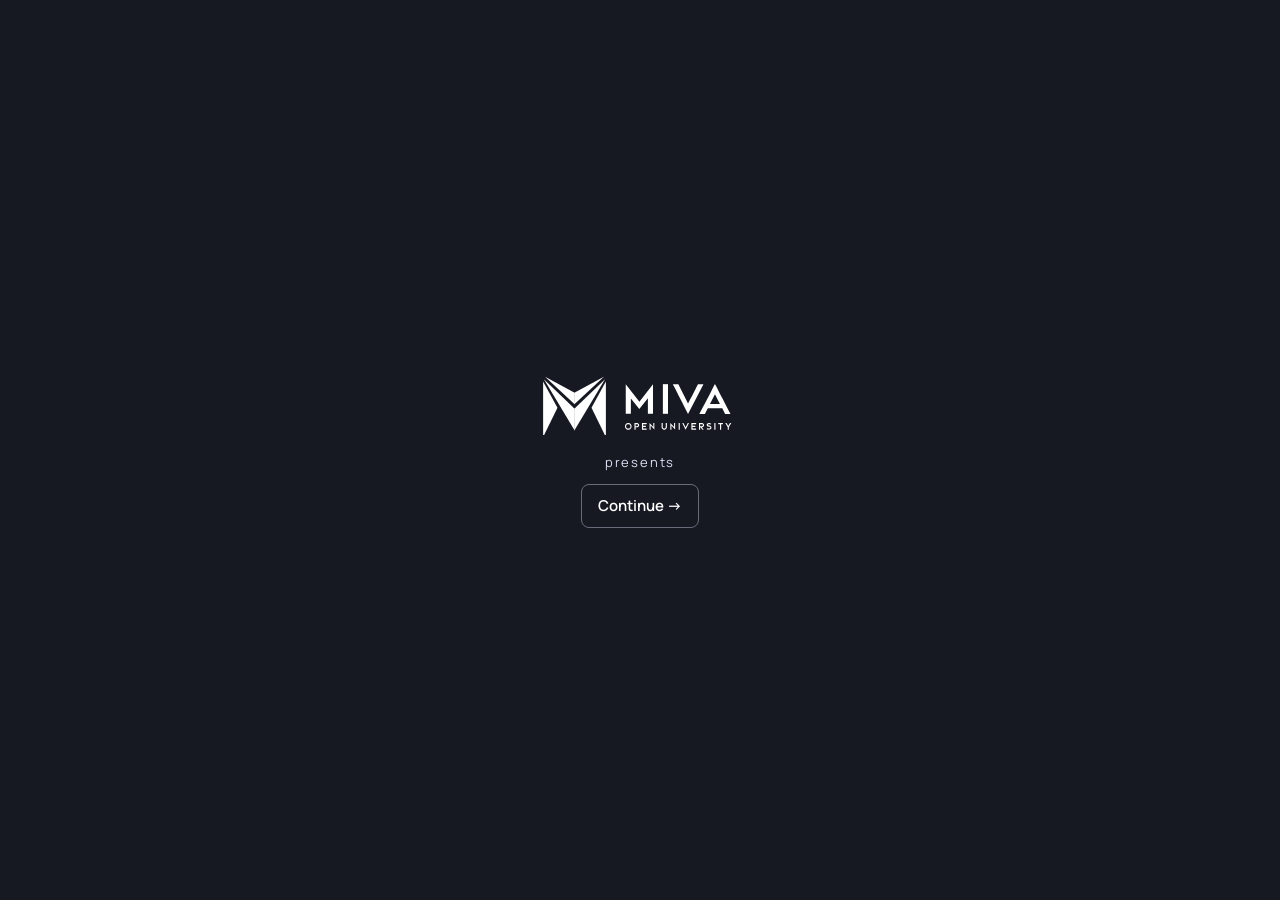
==== Smart-Ledger/app/index.html @ de054327 "BBM 1104 · The Smart Ledger System, completed build Interactive accounting simulation from the story" ====
<!doctype html><html lang="en-KE"><head><meta charset="utf-8"><meta name="viewport" content="width=device-width,initial-scale=1"><meta name="theme-color" content="#f5f6f9"><title>The Smart Ledger System</title><link rel="stylesheet" href="style.css"><link rel="preload" as="image" href="assets/zuri-shop.jpg" fetchpriority="low"></head><body><div id="app"></div><script defer src="content.js"></script><script defer src="engine.js"></script><script defer src="shared.js"></script><script defer src="audio-manifest.js"></script><script defer src="audio.js"></script>
<script defer src="pages/cover.js"></script>
<script defer src="pages/opening.js"></script>
<script defer src="pages/audit.js"></script>
<script defer src="pages/audit-action.js"></script>
<script defer src="pages/mapping.js"></script>
<script defer src="pages/trial-balance.js"></script>
<script defer src="pages/difference.js"></script>
<script defer src="pages/ledger-book.js"></script>
<script defer src="pages/evidence.js"></script>
<script defer src="pages/corrections.js"></script>
<script defer src="pages/test-console.js"></script>
<script defer src="pages/regression.js"></script>
<script defer src="pages/handover.js"></script>
<script defer src="pages/debrief.js"></script>
<script defer src="pages/debrief-recap.js"></script>
<script defer src="pages/complete.js"></script><script defer src="app.js"></script></body></html>
---- Smart-Ledger/app/style.css ----
@import url("assets/fonts/fonts.css");
:root{
 --ink:#191b22;--muted:#545b69;--paper:#fff;--fog:#f5f6f9;--line:#dce0e8;
 --indigo:#4655bb;--selected:#eceefe;--mint:#dff5e9;--amber:#fff0d9;
 color:var(--ink);background:var(--paper);font:15px/1.5 Manrope,Arial,sans-serif
}
*{box-sizing:border-box}body{margin:0}h1,h2,h3,p{margin:0 0 14px}h1,h2,h3,.brand{font-family:Afacad,Arial,sans-serif}h1,h2{line-height:1.06;letter-spacing:-.025em}h1{font-weight:600;font-size:clamp(32px,3.1vw,44px)}h2{font-weight:600;font-size:26px}button,input,select,textarea{font:inherit;color:inherit}button,summary,select,input{min-height:44px}button{border:1px solid var(--line);background:white;border-radius:8px;padding:9px 16px;font-weight:600;cursor:pointer;display:inline-flex;align-items:center;justify-content:center;gap:8px}button:hover:not(:disabled),summary:hover{background:var(--fog)}button.primary{background:var(--ink);color:white;border-color:var(--ink)}button.primary:hover:not(:disabled){background:#343641}.primary:disabled,button:disabled{background:#edeef2;border-color:#edeef2;color:#626672;cursor:default}button:focus-visible,summary:focus-visible,input:focus-visible,textarea:focus-visible,select:focus-visible{outline:3px solid var(--indigo);outline-offset:3px}
.icon,.brand svg{width:19px;height:19px;flex:none}.brand{display:inline-flex;align-items:center;gap:10px;font-size:24px;font-weight:700;white-space:nowrap;letter-spacing:-.04em}.brand svg{width:23px;height:25px}.layout{display:grid;grid-template-columns:196px minmax(0,1fr);min-height:100svh}aside{border-right:1px solid var(--line);background:#fafbfe;padding:20px 13px}aside .brand{padding-left:10px}.nav{list-style:none;margin:47px 0 0;padding:0}.nav li{display:flex;gap:12px;align-items:center;min-height:44px;padding:9px 12px;margin-bottom:5px;font-weight:500;color:var(--muted);border-radius:8px}.nav [aria-current=step]{background:var(--selected);color:var(--indigo);font-weight:650}.desk{min-width:0}.top,.heading,.subhead,.caseHead,.consoleFoot,.tools,.actions,.repair,.dialogHead{display:flex;align-items:center;gap:12px}.top,.heading,.subhead,.dialogHead,.consoleFoot{justify-content:space-between}.top{height:68px;border-bottom:1px solid var(--line);padding:0 clamp(18px,3.2vw,52px)}.top b{font-size:18px}.top .tools span,.subhead span,small,.lead{color:var(--muted)}.top .tools{gap:4px}.top .tools span{margin-right:14px;font-size:13px}.utility{width:44px;padding:8px;background:transparent;border:0}.work{margin:0 auto;width:min(100%,1300px);padding:clamp(26px,3.2vw,48px) clamp(20px,3.3vw,58px) 42px}.heading{margin-bottom:22px}.heading h1,.dialogHead h2,.subhead h2{margin:0}.heading>button{white-space:nowrap}.lead{font-size:16px;max-width:850px;margin-bottom:24px}.heading+.status:empty{display:none}.status:not(:empty){padding:9px 14px;background:#f1f2fa;border-left:3px solid #a1a8d9;margin:0 0 15px;font-size:14px;border-radius:4px}.status:focus,h1:focus{outline:none}
.split,.columns{display:grid;grid-template-columns:minmax(0,1.15fr) minmax(0,.85fr);gap:clamp(18px,3vw,52px);align-items:start}.split>*,.columns>*{min-width:0}.summary,.columns>.card:nth-child(2){background:var(--fog);padding:24px;border-radius:12px}.summary p{color:var(--muted)}.task{padding-top:18px;border-top:1px solid var(--line)}.task h2{margin:24px 0 0;font-size:32px}.sides,.tools,.actions,.pills{display:flex;align-items:center;gap:10px;flex-wrap:wrap}.sides button{min-width:110px}.subhead{margin:0 0 12px}.subhead span,small{font-size:13px}.register{border-top:1px solid var(--line)}.sampleRow{width:100%;display:grid;grid-template-columns:44px 1fr auto 14px;gap:8px;padding:14px 9px;text-align:left;min-height:56px;border:0;border-bottom:1px solid var(--line);border-radius:0;font-size:14px}.sampleRow b{font-weight:500}.sampleRow span:first-child{font-size:12px;color:var(--muted)}.sampleRow span:last-of-type,.amount,.metrics{font-variant-numeric:tabular-nums}.sampleRow.selected,.listing .current{background:var(--selected);border-radius:8px;color:var(--indigo)}.sampleRow small{color:var(--indigo)}.summary .amount{margin:8px 0 12px}.amount{font:600 clamp(28px,3vw,40px)/1.2 Afacad,Arial,sans-serif;margin:12px 0 20px;letter-spacing:-.02em}.actions{justify-content:flex-end;margin-top:18px}.summary>.primary{margin-top:12px}
.card{padding:0 0 16px;margin:0 0 18px}.card h2{margin-bottom:14px}.tablewrap{max-width:100%;overflow-x:auto;margin:14px 0}.tablewrap table{width:100%;border-collapse:collapse;text-align:left;font-variant-numeric:tabular-nums}.tablewrap th,.tablewrap td{padding:10px 8px;border-bottom:1px solid var(--line);vertical-align:middle;font-size:14px}.tablewrap thead th{font-size:12px;color:var(--muted);font-weight:600}.tablewrap tbody th{font-weight:500}.summary .tablewrap{margin-bottom:0}[data-page=sort] .summary :is(td,thead th:not(:first-child)){text-align:right}[data-page=sort] .summary tr:last-child>*{font-weight:700}.tag,.positive,.warning{display:inline-block;padding:4px 8px;border-radius:6px;font-size:13px}.tag{background:var(--selected);color:var(--indigo)}.positive{background:var(--mint);color:#245f46}.warning{background:var(--amber);color:#7a4818}.metrics{display:flex;flex-wrap:wrap;gap:clamp(20px,6vw,96px);padding:16px 0;border-block:1px solid var(--line);margin:18px 0 25px}.metrics strong{display:block;font:600 32px Afacad,Arial,sans-serif}.metrics em{font:400 17px Manrope,Arial,sans-serif}.listing,.choices{display:grid;gap:8px}.listing button,.choices button{justify-content:space-between;text-align:left;font-weight:500}.listing small{font-size:12px}.choices{max-width:820px}
label{display:block;font-weight:600;font-size:14px;margin:12px 0}input,select,textarea{display:block;width:100%;margin:5px 0 0;padding:10px 12px;background:white;border-radius:8px;border:1px solid #aeb4c1;font-weight:400;font-size:15px}textarea{min-height:68px;resize:vertical}.pair{display:grid;gap:3px}.caseHead,.repair,.consoleFoot{flex-wrap:wrap}.caseHead label,.repair label{min-width:min(100%,300px)}.caseHead b{font-size:17px}.repair{align-items:flex-end}.repair button{margin-bottom:12px}.pills{margin:12px 0}.consoleFoot{border-top:1px solid var(--line);padding-top:12px;margin-top:16px}.consoleFoot details{border:0}.consoleFoot>button{margin-left:auto}.tools{margin:8px 0}hr{height:1px;border:0;background:var(--line);margin:18px 0}
details{border-top:1px solid var(--line)}summary{cursor:pointer;font-weight:600;padding:10px 4px}details>div{padding:8px 4px}.dialogHead{margin-bottom:22px}dialog{max-height:85svh;width:min(620px,92vw);border:1px solid var(--line);border-radius:16px;padding:24px;color:var(--ink);background:white}dialog::backdrop{background:#13162485}label.toggle{display:flex;align-items:center;min-height:44px;gap:12px}input[type=checkbox]{width:20px;min-height:20px;accent-color:var(--indigo);margin:0}
.cover,.identity,.splash,.hero{min-height:100svh}.splash{display:grid;align-content:center;justify-items:center;gap:12px;background:#171922;color:white;letter-spacing:.12em}.splash small{color:#dddef3}.textBtn{background:transparent;color:white;border-color:#696b7a}.cover{position:relative;display:flex;flex-direction:column;align-items:center;background:radial-gradient(ellipse at 50% 40%,#e9ebf9,#fbfbfd 72%);padding:20px 4vw 48px}.cover header{width:100%}.coverBody{width:100%;flex:1;display:flex;flex-direction:column;align-items:center;justify-content:center;gap:clamp(12px,2vh,20px)}.demo{width:min(74vw,134vh,1190px);border-radius:14px;overflow:hidden}.demo video{width:100%;display:block;aspect-ratio:1410/552;object-fit:contain}.cover h1{margin:clamp(5px,2.7vh,28px) 0 0;font-size:clamp(32px,4vw,60px);text-align:center}.motionControl{position:absolute;right:20px;bottom:9px;font-size:12px;color:var(--muted);background:transparent;border:0}.identity{background:var(--fog);padding:24px 4vw;display:flex;flex-direction:column}.identity form{width:min(100%,380px);margin:auto;transform:translateY(-5vh)}.identity p{color:var(--muted)}.hero{display:flex;flex-direction:column;padding:24px 5vw;background:linear-gradient(90deg,#10191ab5,transparent 80%),url('assets/zuri-shop.jpg') center/cover,#24372b;color:white}.heroTop{display:flex;justify-content:space-between;align-items:center;gap:10px}.heroTop span,.over,.crumb{font-size:12px;letter-spacing:.07em}.heroTop button,.hero .tools button{background:#182322b5;border:1px solid #9aafa4;color:white}.heroBody{max-width:550px;margin:auto 0;padding:28px 0}.hero h1{font-size:clamp(44px,6vw,84px)}.heroSub,.caption{font-size:18px}.hero .primary{background:white;color:var(--ink)}.caption{padding:15px 18px;background:#182322df;border-radius:9px}.caption p{margin:4px 0 0}.crumb{color:var(--muted);margin-bottom:10px}
@keyframes reveal{from{opacity:.5;transform:translateY(3px)}to{opacity:1;transform:none}}.work h1,.summary{animation:reveal .16s ease-out}.sampleRow,button{transition:background-color .12s ease}
@media(max-width:980px){.layout{grid-template-columns:158px minmax(0,1fr)}aside{padding:18px 8px}.brand{font-size:21px}.split,.columns{gap:18px}.work{padding:24px 18px}.summary,.columns>.card:nth-child(2){padding:16px}}
@media(max-width:740px){.layout{display:block}aside{padding:10px 16px;background:var(--fog);border:0;display:flex;align-items:center;justify-content:space-between}.nav{margin:0}.nav li:not([aria-current]){display:none}.nav li{min-height:32px;margin:0;padding:4px 10px;font-size:12px}.nav .icon{width:15px}.top{height:50px;padding:0 16px}.top b{font-size:14px}.top .tools span{font-size:11px;margin:0}.top .utility{width:38px}.split,.columns{grid-template-columns:1fr}.work{padding:24px 16px}.heading{align-items:flex-start;gap:8px}.heading>button{font-size:12px;padding:7px}.tablewrap th,.tablewrap td{font-size:13px;padding:8px 5px}.heading h1{font-size:32px}.hero{background-position:62% center}.heroBody{background:#14201db5;border-radius:10px;padding:16px}.cover .demo{width:min(96vw,850px)}.coverBody{gap:14px}.cover h1{font-size:36px}.sampleRow{min-height:48px}.repair{align-items:stretch}.repair label{width:100%}.consoleFoot>button{margin-left:0}}
@media(prefers-reduced-motion:reduce){*,*::before,*::after{animation:none!important;transition:none!important}}
.mivaLogo{display:block;width:clamp(150px,16vw,210px);height:auto;margin-bottom:6px}
.recap{position:relative;isolation:isolate;overflow:hidden;min-height:100svh;display:flex;flex-direction:column;padding:24px 5vw;color:white;background:#1d2a25 url('assets/video/zuri-store-poster.webp') center/cover}.recapBg{position:absolute;inset:0;width:100%;height:100%;object-fit:cover;z-index:-2}.recapShade{position:absolute;inset:0;z-index:-1;background:linear-gradient(90deg,#0d1514eb,#0d1514c7 55%,#0d15149e)}.recapControl{min-height:36px;padding:6px 12px;font-size:12px;white-space:nowrap}.recapStage{flex:1;display:grid;align-items:center;width:min(100%,1180px);margin:0 auto;padding:28px 0}.recapSlide{grid-area:1/1;display:grid;grid-template-columns:minmax(0,1.15fr) minmax(0,1fr);gap:clamp(24px,4vw,60px);align-items:center;opacity:0;visibility:hidden;transition:opacity .3s ease-out,visibility 0s linear .3s}.recapSlide.on{opacity:1;visibility:visible;transition:opacity .3s ease-out}.recapSlide figure{margin:0;aspect-ratio:3/2;border-radius:16px;overflow:hidden;background:#24372b;box-shadow:0 24px 60px #00000059}.recapSlide img{display:block;width:100%;height:100%;object-fit:cover}.recapSlide figure.missing img{visibility:hidden}.recapText h1{font-size:clamp(36px,4.2vw,58px);margin:8px 0 14px}.recapText h1:focus{outline:none}.recapText p{font-size:18px;line-height:1.55;max-width:470px;margin:0;color:#eef2ef}.recapText .over{color:#cfdcd5}.recapFacts{list-style:none;display:flex;flex-wrap:wrap;gap:8px;padding:0;margin:18px 0 26px}.recapFacts li{font-size:13px;padding:6px 10px;border-radius:8px;background:#ffffff1a;border:1px solid #ffffff38}.recap .tools{display:flex;flex-wrap:wrap;gap:10px}.recap .tools button{min-height:44px}.recap .tools button:not(.primary),.recapControl{background:#182322b5;border:1px solid #9aafa4;color:white}.recap .tools button:not(.primary):hover:not(:disabled),.recap .recapControl:hover:not(:disabled),.heroTop button:hover:not(:disabled),.hero .tools button:hover:not(:disabled){background:#182322}.recap .primary{background:white;color:var(--ink);border-color:white}.recap .primary:hover{background:var(--fog)}
@media(max-width:740px){.recap{padding:18px 16px}.recapStage{align-items:start;padding:20px 0}.recapSlide{grid-template-columns:1fr;gap:20px}.recapSlide figure{aspect-ratio:16/10}.recapText h1{font-size:34px}.recapText p{font-size:16px}.recap .heroTop span{font-size:11px}}
[hidden]{display:none!important}
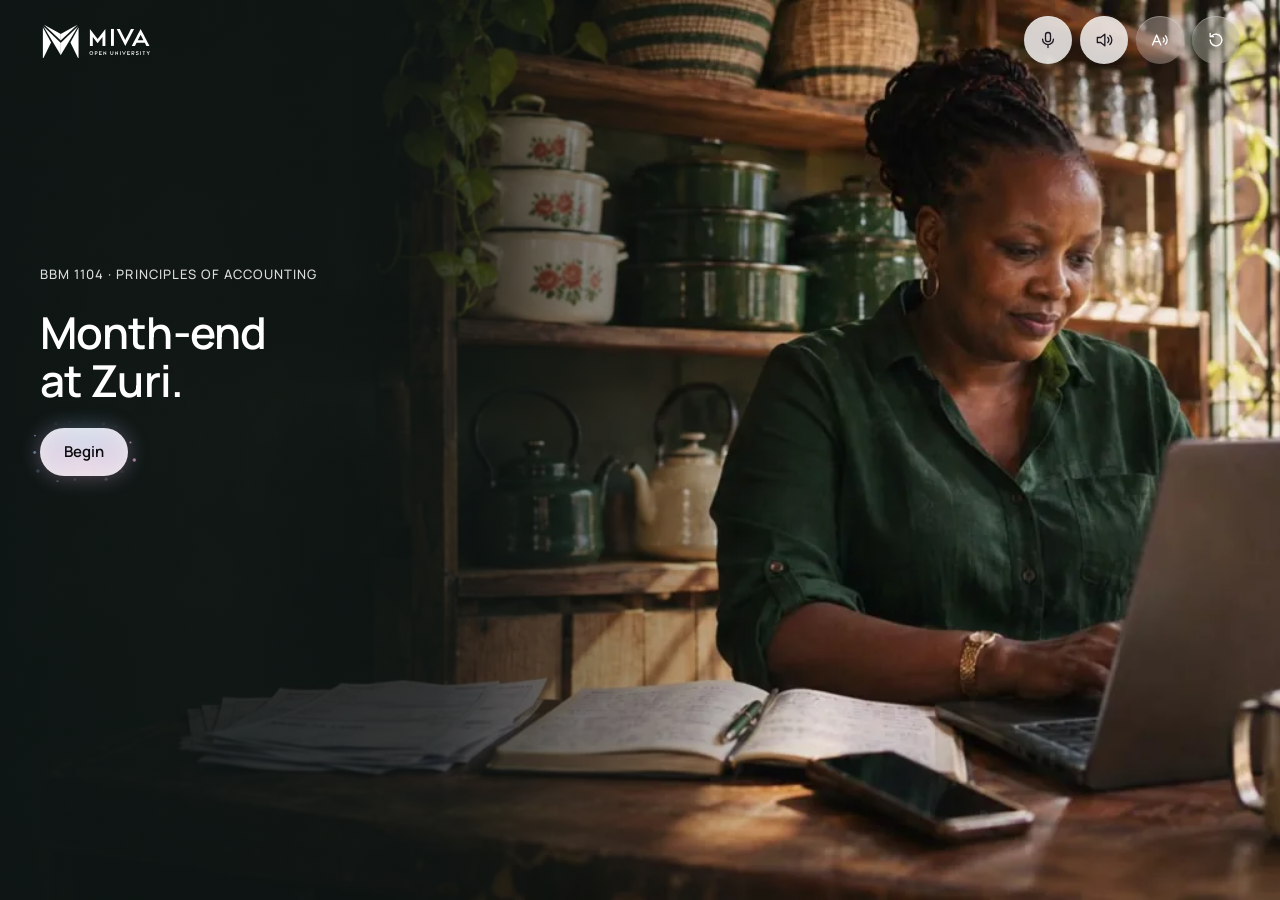
==== commit 0cab8083: "Make the agent build the main entry point - app/index.html is now the agent build, so the default ad" ====
--- a/Smart-Ledger/app/index.html
+++ b/Smart-Ledger/app/index.html
@@ -1,17 +1,3 @@
-<!doctype html><html lang="en-KE"><head><meta charset="utf-8"><meta name="viewport" content="width=device-width,initial-scale=1"><meta name="theme-color" content="#f5f6f9"><title>The Smart Ledger System</title><link rel="stylesheet" href="style.css"><link rel="preload" as="image" href="assets/zuri-shop.jpg" fetchpriority="low"></head><body><div id="app"></div><script defer src="content.js"></script><script defer src="engine.js"></script><script defer src="shared.js"></script><script defer src="audio-manifest.js"></script><script defer src="audio.js"></script>
-<script defer src="pages/cover.js"></script>
-<script defer src="pages/opening.js"></script>
-<script defer src="pages/audit.js"></script>
-<script defer src="pages/audit-action.js"></script>
-<script defer src="pages/mapping.js"></script>
-<script defer src="pages/trial-balance.js"></script>
-<script defer src="pages/difference.js"></script>
-<script defer src="pages/ledger-book.js"></script>
-<script defer src="pages/evidence.js"></script>
-<script defer src="pages/corrections.js"></script>
-<script defer src="pages/test-console.js"></script>
-<script defer src="pages/regression.js"></script>
-<script defer src="pages/handover.js"></script>
-<script defer src="pages/debrief.js"></script>
-<script defer src="pages/debrief-recap.js"></script>
-<script defer src="pages/complete.js"></script><script defer src="app.js"></script></body></html>
+<!doctype html><html lang="en-KE"><head><meta charset="utf-8"><meta name="viewport" content="width=device-width,initial-scale=1"><meta name="theme-color" content="#4a3a6e"><title>The Smart Ledger System</title><link rel="stylesheet" href="agent-library.css"><link rel="stylesheet" href="agent.css"><link rel="preload" as="image" href="assets/video/zuri-store-poster.webp"></head><body><div id="app"></div>
+<!-- Agent-led flow. Visuals come only from the agent library (design/agent-library/README.md). Same curriculum, engine, scoring, save key and audio as index.html. -->
+<script defer src="content.js"></script><script defer src="engine.js"></script><script defer src="shared.js"></script><script defer src="audio-manifest.js"></script><script defer src="audio.js"></script><script defer src="agent-library.js"></script><script defer src="agent.js"></script></body></html>
--- a/Smart-Ledger/app/agent-library.css
+++ b/Smart-Ledger/app/agent-library.css
@@ -0,0 +1,232 @@
+/* Smart Ledger agent library: tokens and components.
+   Every value comes from design/agent-library/README.md (sources R1, R2, R3 and FP).
+   Grid (README section 3): every length is a multiple of 4 px; verification/grid.cjs enforces it. */
+@import url("assets/fonts/fonts.css");
+:root{
+ /* Atmosphere (R3, R1) */
+ --atm-blue:#4a95d6;--atm-sky:#a3b0da;--atm-violet:#a475b7;--atm-orchid:#c387bd;--atm-rose:#d0869e;--atm-plum:#7057a3;--atm-haze:#ece6e8;--atm-veil:rgb(43 29 74/.45);
+ /* Glass (solved opacities) */
+ --glass-1:rgb(255 255 255/.22);--glass-2:rgb(255 255 255/.32);--glass-3:rgb(255 255 255/.40);--glass-input:rgb(255 255 255/.80);--glass-tile:rgb(255 255 255/.10);
+ --glass-panel:linear-gradient(160deg,rgb(255 255 255/.16),rgb(112 87 163/.34));
+ --glass-edge:inset 0 1px 0 rgb(255 255 255/.28);--blur:blur(24px) saturate(140%);
+ /* Objects (R2) */
+ --obj-canvas:#dbdce0;--obj-fill:#c8cbd2;--obj-raised:#ececec;--ink:#0b0b0d;--ink-2:#8a8d94;--accent:#f28e38;
+ /* Text */
+ --on-glass:#fff;--on-glass-2:rgb(255 255 255/.85);--on-input:#1d1a24;--on-input-2:rgb(29 26 36/.38);
+ /* Results */
+ --pass:#46c98a;--fail:#ef6170;
+ /* Shape */
+ --r-pill:999px;--r-panel:32px;--r-card:24px;--r-tile:16px;--r-row:16px;--r-bar:20px;
+ /* Grid: laptop 12 columns */
+ --cols:12;--gutter:24px;--margin:40px;--maxw:1200px;
+ /* Motion */
+ --e-out:cubic-bezier(.2,.8,.2,1);--e-settle:cubic-bezier(.22,1,.36,1);--e-flow:cubic-bezier(.65,0,.35,1);
+ font:400 16px/24px Manrope,system-ui,sans-serif;color:var(--on-glass);-webkit-font-smoothing:antialiased;
+}
+@media(max-width:1023px){:root{--cols:8;--gutter:24px;--margin:32px}}
+@media(max-width:767px){:root{--cols:4;--gutter:16px;--margin:16px}}
+*{box-sizing:border-box}
+body,p,h1,h2,h3,ol,ul,figure,blockquote{margin:0}
+ol,ul{padding:0;list-style:none}
+button,input{font:inherit;color:inherit}
+button{cursor:pointer;border:0;background:none;padding:0}
+button:disabled{cursor:default}
+:focus-visible{outline:2px solid #fff;outline-offset:3px}
+.obj :focus-visible,.pill :focus-visible{outline-color:var(--ink)}
+.sr{position:absolute;width:1px;height:1px;overflow:hidden;clip-path:inset(50%);white-space:nowrap}
+@keyframes enter{from{opacity:0;filter:blur(6px);transform:translateY(12px)}to{opacity:1;filter:blur(0);transform:none}}
+.enter{animation:enter .48s var(--e-settle) both}
+
+/* ---- Layout grid (README section 3) ---- */
+.wrap{width:100%;max-width:calc(var(--maxw) + 2 * var(--margin));margin-inline:auto;padding-inline:var(--margin)}
+.grid12{display:grid;grid-template-columns:repeat(var(--cols),minmax(0,1fr));column-gap:var(--gutter);row-gap:24px;align-items:start}
+.col-1-5{grid-column:1/span 5}.col-7-12{grid-column:7/span 6}.col-half{grid-column:span 6}.col-third{grid-column:span 4}.col-quarter{grid-column:span 3}.col-rest{grid-column:span 9}.col-sixth{grid-column:span 2}.col-full{grid-column:1/-1}
+@media(max-width:1023px){.col-1-5,.col-7-12,.col-half,.col-quarter,.col-rest{grid-column:1/-1}}
+@media(max-width:767px){.col-third{grid-column:1/-1}}
+
+/* ---- Atmosphere (R1, R3) ---- */
+.atm{position:relative;isolation:isolate;min-height:100svh;background:var(--atm-sky)}
+/* Mesh, letter field and grain sit on fixed layers so the colour holds while the page scrolls. */
+.atm::before,.atm::after{content:'';position:fixed;inset:0;z-index:-1;pointer-events:none}
+.atm::before{background:
+ url('assets/agent/letterfield.svg') center/cover no-repeat,
+ linear-gradient(var(--atm-veil),var(--atm-veil)),
+ radial-gradient(60% 55% at 10% 0%,var(--atm-blue) 0%,transparent 72%),
+ radial-gradient(55% 50% at 88% 10%,var(--atm-orchid) 0%,transparent 75%),
+ radial-gradient(70% 60% at 55% 50%,var(--atm-violet) 0%,transparent 82%),
+ radial-gradient(55% 50% at 6% 88%,var(--atm-rose) 0%,transparent 75%),
+ radial-gradient(60% 55% at 94% 96%,var(--atm-plum) 0%,transparent 80%),
+ radial-gradient(30% 28% at 0% 100%,var(--atm-haze) 0%,transparent 70%),
+ var(--atm-sky)}
+.atm::after{opacity:.14;mix-blend-mode:overlay;background:url("data:image/svg+xml,%3Csvg xmlns='http://www.w3.org/2000/svg' width='220' height='220'%3E%3Cfilter id='n'%3E%3CfeTurbulence type='fractalNoise' baseFrequency='.85' numOctaves='3' stitchTiles='stitch'/%3E%3C/filter%3E%3Crect width='100%25' height='100%25' filter='url(%23n)'/%3E%3C/svg%3E")}
+
+/* ---- Type (line heights on the 4 px grid) ---- */
+.t-display{font:600 44px/48px Manrope,sans-serif;letter-spacing:-.02em}
+.t-amount{font:600 32px/40px Manrope,sans-serif;letter-spacing:-.02em;font-variant-numeric:tabular-nums}
+.t-title{font:600 20px/28px Manrope,sans-serif}
+.t-message{font:400 19px/28px Manrope,sans-serif}
+.t-body{font:400 16px/24px Manrope,sans-serif}
+.t-label{font:500 15px/20px Manrope,sans-serif}
+.t-caption{font:500 13px/20px Manrope,sans-serif}
+.t-micro{font:500 12px/16px Manrope,sans-serif}
+.dim{color:var(--on-glass-2)}
+.num{font-variant-numeric:tabular-nums;font-weight:600}
+
+/* ---- Header (R3): 80 px; the divider is a shadow so it adds no height ---- */
+.hdr{position:relative;display:grid;justify-items:center;align-content:center;height:80px;padding:0 80px;text-align:center;box-shadow:0 1px 0 rgb(255 255 255/.30)}
+.hdr .icon-glass{position:absolute;right:var(--margin);top:16px}
+
+/* ---- Buttons ---- */
+.btn-ink,.btn-glass,.btn-raised{display:inline-flex;align-items:center;justify-content:center;gap:8px;height:48px;padding:0 24px;border-radius:var(--r-pill);font:600 15px/20px Manrope,sans-serif;transition:transform .16s var(--e-out),background-color .16s}
+.btn-ink{background:var(--ink);color:#fff}
+.btn-glass{background:var(--glass-2);color:#fff;backdrop-filter:var(--blur);-webkit-backdrop-filter:var(--blur);box-shadow:var(--glass-edge)}
+.btn-raised{background:var(--obj-raised);color:var(--ink)}
+.icon-glass{display:grid;place-items:center;width:48px;height:48px;border-radius:50%;background:var(--glass-1);backdrop-filter:var(--blur);-webkit-backdrop-filter:var(--blur);box-shadow:var(--glass-edge);color:#fff}
+:is(.btn-ink,.btn-glass,.btn-raised,.icon-glass,.tile,.chip):active:not(:disabled){transform:scale(.97)}
+.btn-glass:hover:not(:disabled),.icon-glass:hover{background:var(--glass-2)}
+.btn-ink:hover:not(:disabled){background:#26262b}
+.btn-ink:disabled{background:rgb(11 11 13/.2);color:rgb(255 255 255/.7)}
+.ic{width:20px;height:20px;flex:none;fill:none;stroke:currentColor;stroke-width:1.6;stroke-linecap:round;stroke-linejoin:round}
+
+/* ---- Orb ---- */
+.orb{display:inline-block;flex:none;position:relative;border-radius:50%}
+.orb canvas{display:block;width:100%;height:100%}
+.orb::after{content:'';position:absolute;inset:-20%;border-radius:50%;opacity:0;pointer-events:none}
+.orb[data-state=pass]::after{background:radial-gradient(circle,var(--pass) 0%,transparent 65%);animation:pulse .7s var(--e-out)}
+.orb[data-state=fail]::after{background:radial-gradient(circle,var(--fail) 0%,transparent 65%);animation:pulse .7s var(--e-out)}
+@keyframes pulse{0%{opacity:.75;transform:scale(.6)}100%{opacity:0;transform:scale(1.25)}}
+
+/* ---- Transcript line (R3) ---- */
+.line{display:grid;grid-template-columns:36px minmax(0,1fr);gap:16px;align-items:start}
+.line>.av{width:36px;height:36px;border-radius:50%;overflow:hidden}
+.av.grace{background:#24372b url('assets/zuri-shop.jpg') 80.5% 20%/720% auto no-repeat}
+.av.me{display:grid;place-items:center;background:linear-gradient(135deg,#f2c7b8,#d9b7cf);color:var(--on-input);font:600 15px/20px Manrope,sans-serif}
+.line p{margin-top:4px}
+
+/* ---- Story card (R2 image card): a fixed height keeps what follows on the grid ---- */
+.story{position:relative;display:grid;place-items:center;height:272px;border-radius:var(--r-panel);background:#24372b url('assets/zuri-shop.jpg') 88% 20%/170% auto no-repeat;text-align:center}
+.story::before{content:'';position:absolute;inset:0;border-radius:inherit;background:linear-gradient(180deg,rgb(13 21 20/.15),rgb(13 21 20/.65))}
+.story p{position:relative;padding:0 32px;font:500 17px/24px Manrope,sans-serif;color:#fff}
+.story .icon-glass{position:absolute;right:-12px;bottom:-12px;background:rgb(60 50 40/.55)}
+
+/* ---- Composer (R1 panel + FocusPro composer) ---- */
+.chips{display:flex;flex-wrap:wrap;gap:8px;margin-bottom:12px}
+.chip{display:inline-flex;align-items:center;gap:8px;height:44px;padding:0 16px;border-radius:var(--r-pill);background:var(--glass-3);backdrop-filter:var(--blur);-webkit-backdrop-filter:var(--blur);color:#fff;font:500 15px/20px Manrope,sans-serif}
+.chip:hover{background:rgb(255 255 255/.48)}
+.composer{position:relative;padding:12px;border-radius:var(--r-panel);background:var(--glass-panel);backdrop-filter:var(--blur);-webkit-backdrop-filter:var(--blur);box-shadow:var(--glass-edge),0 30px 60px -30px rgb(40 20 70/.45)}
+.pill{display:flex;align-items:center;gap:8px;height:64px;padding:0 8px 0 16px;border-radius:var(--r-pill);background:var(--glass-input);color:var(--on-input)}
+.pill .orb{width:24px;height:24px}
+.pill .compose{flex:1;min-width:0;display:flex;align-items:center;gap:8px;height:44px;overflow:hidden}
+.pill .placeholder{color:var(--on-input-2)}
+.pill .wave{flex:1;width:0;min-width:0;height:20px;display:none}
+.composer.working .compose{display:none}.composer.working .wave{display:block}
+.token{display:inline-flex;align-items:center;gap:8px;height:40px;padding:0 16px;border-radius:var(--r-pill);background:rgb(29 26 36/.07);color:var(--on-input);font:500 15px/20px Manrope,sans-serif;white-space:nowrap}
+.token small{font:500 12px/16px Manrope,sans-serif;color:var(--on-input-2)}
+.token.on{background:var(--ink);color:#fff}.token.on small{color:rgb(255 255 255/.6)}
+.token.empty b{font-weight:500;color:var(--on-input-2)}
+.tiles{display:grid;grid-template-columns:repeat(4,minmax(0,1fr));gap:8px;margin-top:12px}
+.tile{position:relative;display:flex;flex-direction:column;align-items:flex-start;justify-content:space-between;gap:8px;min-height:64px;padding:12px;border-radius:var(--r-tile);background:var(--glass-tile);color:#fff;text-align:left;font:500 14px/16px Manrope,sans-serif;transition:background-color .16s,transform .16s var(--e-out)}
+.tile:hover:not(:disabled){background:var(--glass-1)}
+.tile.on,.tile.on:hover:not(:disabled){background:var(--glass-input);color:var(--on-input)}
+.tile .dot{position:absolute;top:12px;right:12px;width:8px;height:8px;border-radius:50%;background:var(--accent)}
+.tile:disabled{opacity:.45}
+
+/* ---- Send (R2 arrow + FP glow) ---- */
+.send{position:relative;display:grid;place-items:center;width:48px;height:48px;flex:none}
+.send>span{display:grid;place-items:center;width:40px;height:40px;border-radius:50%;background:var(--ink);color:#fff;transition:background-color .16s}
+.send:disabled>span{background:rgb(11 11 13/.2)}
+.send::before{content:'';position:absolute;inset:2px;border-radius:50%;opacity:0}
+.send.running::before{opacity:1;background:conic-gradient(from 0deg,transparent 0deg,#b8dcff66 210deg,#43acff 335deg,transparent 360deg);-webkit-mask:radial-gradient(farthest-side,transparent calc(100% - 3px),#000 0);mask:radial-gradient(farthest-side,transparent calc(100% - 3px),#000 0);animation:orbit 1.2s linear infinite}
+.send .stop{display:none;width:12px;height:12px;border-radius:4px;background:#fff}
+.send.running .arrow{display:none}.send.running .stop{display:block}
+@keyframes orbit{to{transform:rotate(360deg)}}
+
+/* ---- Waveform ---- */
+.wave{display:block;width:100%;height:32px}
+
+/* ---- Result pop-up (fixed and centred, so it sits outside the page grid) ---- */
+.result{position:fixed;left:50%;top:50%;z-index:20;display:flex;align-items:center;gap:16px;width:min(360px,calc(100vw - 32px));padding:16px 20px;border-radius:var(--r-card);background:rgb(70 52 112/.86);backdrop-filter:blur(28px) saturate(140%);-webkit-backdrop-filter:blur(28px) saturate(140%);box-shadow:var(--glass-edge),0 30px 70px -30px rgb(30 15 60/.6);color:#fff;transform:translate(-50%,-50%);animation:resultIn .48s var(--e-settle) both}
+.result .orb{width:56px;height:56px}
+.result p{font:500 16px/24px Manrope,sans-serif}
+.result.out{animation:resultOut .36s var(--e-flow) both}
+@keyframes resultIn{from{opacity:0;filter:blur(12px);transform:translate(-50%,-44%) scale(.94)}60%{opacity:1}to{opacity:1;filter:blur(0);transform:translate(-50%,-50%) scale(1)}}
+@keyframes resultOut{from{opacity:1;filter:blur(0);transform:translate(-50%,-50%) scale(1)}to{opacity:0;filter:blur(12px);transform:translate(-50%,-44%) scale(.94)}}
+
+/* ---- Ledger object (R2) ---- */
+.obj{border-radius:var(--r-panel);background:var(--obj-canvas);color:var(--ink);padding:12px;box-shadow:0 30px 60px -34px rgb(30 20 60/.55)}
+.objBar{display:flex;align-items:center;gap:12px;padding:4px 8px 4px 4px;border-radius:var(--r-bar);background:var(--obj-fill)}
+.objBar .appTile{display:grid;place-items:center;width:36px;height:36px;border-radius:12px;background:var(--ink);color:#fff}
+.objBar b{display:block;font:600 14px/20px Manrope,sans-serif}
+.objBar small{display:block;font:500 12px/16px Manrope,sans-serif;color:#62656c}
+.objBar .ic.end{margin-left:auto;color:#62656c}
+.objBody{padding:16px 4px 4px}
+.rows{display:grid;gap:8px}
+.row{display:flex;align-items:center;gap:12px;min-height:48px;padding:12px 16px;border-radius:var(--r-row);background:var(--obj-raised);font:400 15px/24px Manrope,sans-serif}
+.row>span{flex:1;min-width:0}.row .num{margin-left:auto}
+.row.now{background:#fff}
+.row.now::before{content:'';width:8px;height:8px;border-radius:50%;background:var(--accent);flex:none}
+.row small{color:var(--ink-2);font:500 13px/20px Manrope,sans-serif}
+.objLabel{font:500 13px/20px Manrope,sans-serif;color:var(--ink-2);margin:0 4px 8px}
+.objTitle{font:600 24px/32px Manrope,sans-serif;margin:0 4px 4px}
+.objAmount{font:600 32px/40px Manrope,sans-serif;font-variant-numeric:tabular-nums;letter-spacing:-.02em;margin:4px 4px 16px}
+.objOk{margin-top:16px}
+
+/* ---- T-account: a 4 px ink bar over two cells with a 4 px ink gap ---- */
+.t{display:grid;grid-template-columns:1fr 1fr;gap:4px;padding-top:4px;background:var(--ink);border-radius:0 0 var(--r-row) var(--r-row);overflow:hidden}
+.t>div{display:grid;gap:4px;padding:12px 16px;background:var(--obj-raised)}
+.t small{font:500 12px/16px Manrope,sans-serif;color:var(--ink-2)}
+.t b{font:600 17px/24px Manrope,sans-serif}
+.t span{font:400 16px/24px Manrope,sans-serif;font-variant-numeric:tabular-nums;color:#4a4d54}
+
+/* ---- Attention glow: the one control waiting for the learner (orb gradient, slow orbit and breath) ---- */
+@property --attn{syntax:'<angle>';inherits:false;initial-value:0deg}
+.attn{position:relative;isolation:isolate}
+.attn::after{content:'';position:absolute;inset:-2px;z-index:-1;border-radius:inherit;pointer-events:none;background:conic-gradient(from var(--attn),#8fc0f0,#c1a1d9,#f1b3db,#c1a1d9,#8fc0f0);filter:blur(10px);opacity:.32;animation:attnTurn 6s linear infinite,attnBreathe 3.2s ease-in-out infinite}
+.attnDust{position:absolute;inset:-12px;width:calc(100% + 24px);height:calc(100% + 24px);pointer-events:none;z-index:-1}
+@keyframes attnTurn{to{--attn:360deg}}
+@keyframes attnBreathe{50%{opacity:.16}}
+
+/* ---- Icon bar: glass icons that open fluidly into a labelled pill ---- */
+.iconbar{display:flex;gap:8px;align-items:center}
+.ibtn{display:inline-grid;grid-template-columns:48px 0fr;align-items:center;height:48px;border-radius:var(--r-pill);background:var(--glass-1);backdrop-filter:var(--blur);-webkit-backdrop-filter:var(--blur);box-shadow:var(--glass-edge);color:#fff;transition:grid-template-columns .32s var(--e-out),background-color .2s,color .2s}
+.ibtn .ibi{display:grid;place-items:center;width:48px;height:48px}
+.ibtn .ibl{overflow:hidden;white-space:nowrap;font:500 14px/20px Manrope,sans-serif;opacity:0;transition:opacity .2s}
+.ibtn:hover,.ibtn:focus-visible,.ibtn.open{grid-template-columns:48px 1fr}
+.ibtn:hover .ibl,.ibtn:focus-visible .ibl,.ibtn.open .ibl{opacity:1;padding-right:16px}
+.ibtn.on{background:var(--glass-input);color:var(--on-input)}
+.ibtn.armed{background:var(--fail);color:#fff}
+.ibtn:active{transform:scale(.96)}
+
+/* ---- Portrait: the character's side of the screen (R2 image card, full height) ---- */
+.portrait{position:relative;overflow:hidden;border-radius:var(--r-panel);background:#1d2a25 url('assets/video/zuri-store-poster.webp') 72% center/cover}
+.portrait video{position:absolute;inset:0;width:100%;height:100%;object-fit:cover;object-position:72% center}
+.portrait::after{content:'';position:absolute;inset:0;background:linear-gradient(180deg,rgb(13 21 20/.45) 0%,rgb(13 21 20/0) 24%,rgb(13 21 20/0) 60%,rgb(13 21 20/.75) 100%);pointer-events:none}
+.portrait .top,.portrait .who{position:absolute;left:24px;right:24px;z-index:1}
+.portrait .top{top:24px;display:flex;align-items:center;justify-content:space-between;gap:16px}
+.portrait .top img{display:block;height:36px;width:auto}
+.portrait .who{bottom:24px}
+
+/* ---- Chat thread (R3 transcript, kept as history) ---- */
+.thread{display:grid;gap:24px;align-content:start}
+.msg{display:grid;grid-template-columns:36px minmax(0,1fr);gap:16px;align-items:start}
+.msg>.av{width:36px;height:36px;border-radius:50%;overflow:hidden}
+.av.dot{background:radial-gradient(circle at 35% 30%,#8fc0f0,#c1a1d9 55%,#f1b3db)}
+.msg .body{display:grid;gap:16px;min-width:0}
+.msg .body>p{margin-top:4px}
+.msg.past .body>p{color:var(--on-glass-2);font-size:16px;line-height:24px}
+.msg.me .body>p{font-weight:600}
+/* One-line summary card: a single solid surface, no frame, so there are no mismatched corners. */
+.obj.mini{padding:0;border-radius:var(--r-row);background:#fff;box-shadow:0 16px 32px -24px rgb(30 20 60/.5)}.obj.mini .row{min-height:40px;padding:8px 16px;background:none;font-size:14px;line-height:24px}
+
+/* ---- Grid overlay (?grid or Alt+Shift+G; never shown to learners) ---- */
+.gridOverlay{position:fixed;inset:0;z-index:99;pointer-events:none;background:repeating-linear-gradient(180deg,rgb(255 60 120/.18) 0 1px,transparent 1px 8px)}
+.gridOverlay .wrap,.gridOverlay .grid12{height:100%}
+.gridOverlay i{display:block;height:100%;background:rgb(255 60 120/.10);box-shadow:inset 1px 0 rgb(255 60 120/.5),inset -1px 0 rgb(255 60 120/.5)}
+
+@media(max-width:767px){
+ .tiles{grid-template-columns:repeat(3,minmax(0,1fr))}
+ .t-display{font-size:36px;line-height:40px}.t-message{font-size:17px;line-height:24px}
+ .hdr{padding:0 72px}
+ .story{height:224px}
+}
+@media(prefers-reduced-motion:reduce){*,*::before,*::after{animation:none!important;transition:none!important}}
--- a/Smart-Ledger/app/agent.css
+++ b/Smart-Ledger/app/agent.css
@@ -0,0 +1,95 @@
+/* Agent-led flow: layout only. Every visual comes from agent-library.css (design/agent-library/README.md).
+   All lengths are on the 4 px grid; verification/grid.cjs checks this page. */
+
+/* ---- Opening scene: Grace on the store video ---- */
+.scene{position:relative;isolation:isolate;overflow:hidden;min-height:100svh;color:#fff;background:#1d2a25 url('assets/video/zuri-store-poster.webp') 72% center/cover}
+.sceneBg{position:absolute;inset:0;width:100%;height:100%;object-fit:cover;object-position:72% center;z-index:-2}
+.scene::before{content:'';position:absolute;inset:0;z-index:-1;background:linear-gradient(90deg,#0d1514f0 0%,#0d1514c0 34%,#0d151400 64%)}
+.sceneTop{display:flex;align-items:center;justify-content:space-between;height:80px}
+.sceneTop img{display:block;height:36px;width:auto}
+.sceneBody{display:grid;justify-items:start;gap:24px;padding:184px 0 64px}
+.sceneBody .over{text-transform:uppercase;letter-spacing:.08em;color:var(--on-glass-2)}
+.cap{display:grid;gap:8px}.cap:focus,.sceneBody h1:focus,#ask:focus{outline:none}
+.cap .t-caption{text-transform:uppercase;letter-spacing:.08em;color:var(--on-glass-2)}
+.scene .obj.win{width:100%}
+.scene .fine{color:var(--on-glass-2)}
+#join{width:100%}
+#join input{flex:1;min-width:0;height:44px;border:0;background:none;color:var(--on-input);font:400 16px/24px Manrope,sans-serif}
+#join input::placeholder{color:var(--on-input-2)}
+#join input:focus{outline:none}
+#join:focus-within{box-shadow:0 0 0 2px #fff}
+
+/* ---- Workspace: Grace on one side, the chat on the other, input pinned at the bottom ---- */
+.room{padding-top:24px;padding-bottom:0;align-items:stretch}
+.room .portrait{position:sticky;top:24px;height:calc(100svh - 48px);min-height:560px}
+.chat{display:flex;flex-direction:column;min-height:calc(100svh - 24px)}
+.thread{flex:1;padding:8px 0 32px}
+.dock{position:sticky;bottom:0;isolation:isolate;display:grid;gap:12px;padding:16px 0 24px}
+/* The pinned area blurs what scrolls beneath it and fades into the atmosphere: no visible box edge. */
+.dock::before{content:'';position:absolute;z-index:-1;top:-48px;bottom:0;left:calc(-1 * var(--gutter));right:calc(-1 * var(--margin));background:rgb(60 46 96/.38);backdrop-filter:blur(16px);-webkit-backdrop-filter:blur(16px);-webkit-mask-image:linear-gradient(180deg,transparent 0,#000 64px);mask-image:linear-gradient(180deg,transparent 0,#000 64px)}
+.dock>[hidden],.chips[hidden],.composer[hidden],.send[hidden]{display:none}
+.after:empty{display:none}
+.after{display:flex;flex-wrap:wrap;gap:12px}
+.chip.on{background:var(--glass-input);color:var(--on-input)}
+.tiles.two{grid-template-columns:1fr 1fr}
+.tiles.list{grid-template-columns:1fr}
+.tiles.list .tile{flex-direction:row;align-items:center;justify-content:flex-start;gap:12px;min-height:56px}
+.tile .ic{flex:none}
+/* Compact account tiles in the dock: icon beside the label, so the chat keeps its room */
+.dock .tiles:not(.two):not(.list) .tile{flex-direction:row;align-items:center;justify-content:flex-start;gap:8px;min-height:48px;padding:8px 12px}
+.msg.cur .obj{animation:enter .28s var(--e-out) both}
+
+/* Trial balance and test results: label plus right-aligned amount columns */
+.tbHead{display:grid;grid-template-columns:minmax(0,1fr) 112px 112px;gap:12px;padding:0 16px;font:500 12px/16px Manrope,sans-serif;color:var(--ink-2)}
+.tbHead span+span{text-align:right}
+.row.tb{display:grid;grid-template-columns:minmax(0,1fr) 112px 112px;gap:12px}
+.row.tb .num{text-align:right;font-variant-numeric:tabular-nums}
+.row.tb.total{background:var(--obj-fill)}
+/* In column rows the current-row dot sits in the padding, not in a column. */
+.row.tb,.row.tb3{position:relative}
+.row.tb.now::before,.row.tb3.now::before{position:absolute;left:4px;top:50%;margin-top:-4px}
+.row.tb3{display:grid;grid-template-columns:72px minmax(0,1fr) minmax(0,1fr);gap:12px;font-size:14px}
+.row.verdict{background:#fff}
+.objBody .gap{height:16px}
+/* Tiles with a second line (test cases, flagged accounts) */
+.tile span small{display:block;font:500 12px/16px Manrope,sans-serif;color:inherit;opacity:.72}
+.tiles.cases{grid-template-columns:1fr 1fr}
+.tiles.cases .tile,.dock .tiles.list .tile{flex-direction:row;align-items:center;justify-content:flex-start;gap:12px;min-height:56px}
+/* Long option sets stay compact so the card above them stays in view. */
+.dock .tiles.cases .tile{min-height:48px;padding:8px 12px}
+/* Typed answers: the calculated difference, and the written handover */
+.amountIn{flex:1;min-width:0;height:44px;border:0;background:none;color:var(--on-input);font:600 20px/28px Manrope,sans-serif;font-variant-numeric:tabular-nums}
+.answerIn{flex:1;min-width:0;height:96px;padding:8px 0;border:0;background:none;resize:none;color:var(--on-input);font:400 16px/24px Manrope,sans-serif}
+.amountIn::placeholder,.answerIn::placeholder{color:var(--on-input-2);font-weight:400}
+.amountIn:focus,.answerIn:focus{outline:none}
+.pill.long{height:auto;min-height:64px;align-items:flex-end;padding:12px 8px 8px 16px;border-radius:var(--r-card)}
+.pill.long .compose{height:auto;align-items:stretch}
+.pill.long>[data-orb]{align-self:flex-start;margin-top:12px}
+
+/* Rows that carry a second line (rule sheet, comparison) */
+.row .eg{display:block;color:var(--ink-2);font:500 13px/20px Manrope,sans-serif}
+.row b{font-weight:600}
+.row.open{display:grid;grid-template-columns:minmax(0,1fr) auto;gap:4px 12px;background:#fff}
+.row.open p{grid-column:1/-1;font:400 14px/20px Manrope,sans-serif;color:var(--ink-2)}
+.row.open .is b{color:var(--ink)}
+.row.open .why{color:var(--ink)}
+.sheetNote{margin:16px 4px 0}
+
+@media(max-width:1023px){
+ .sceneBody{padding-top:160px}
+ .room .portrait{position:relative;top:0;height:240px;min-height:0;grid-row:auto}
+ .chat{min-height:0}
+}
+@media(max-width:767px){
+ .scene,.sceneBg{background-position:85% center;object-position:85% center}
+ .scene::before{background:linear-gradient(0deg,#0d1514f5 0%,#0d1514cc 52%,#0d151400 80%)}
+ .sceneBody{padding-top:240px;padding-bottom:40px}
+ .room{padding-top:16px}
+ .room .portrait{height:200px}
+ .dock::before{left:calc(-1 * var(--margin))}
+ .tiles.cases{grid-template-columns:1fr}
+ .tbHead,.row.tb{grid-template-columns:minmax(0,1fr) 88px 88px;gap:8px}
+ .row.tb3{grid-template-columns:56px minmax(0,1fr) minmax(0,1fr);gap:8px}
+ .portrait video{object-position:85% 30%}
+ .portrait .top,.portrait .who{left:16px;right:16px}.portrait .top{top:16px}.portrait .who{bottom:16px}
+}
